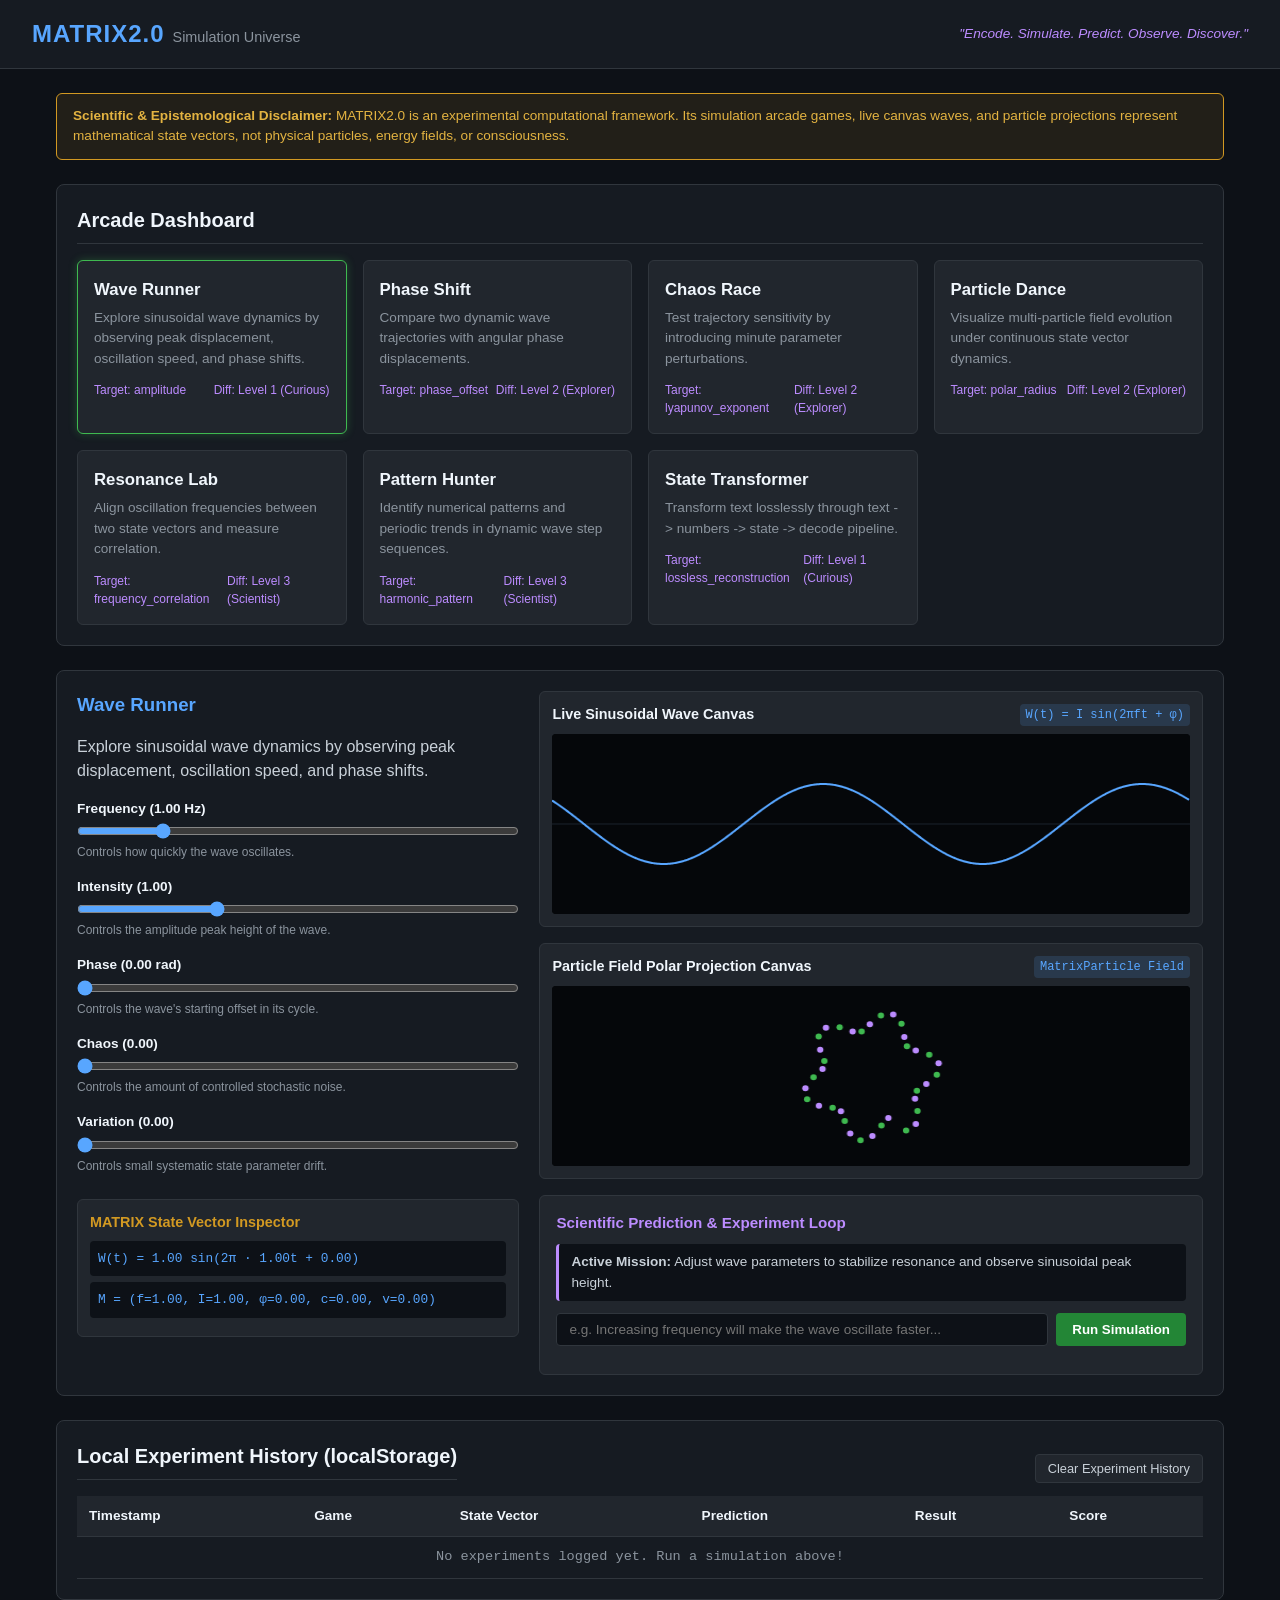
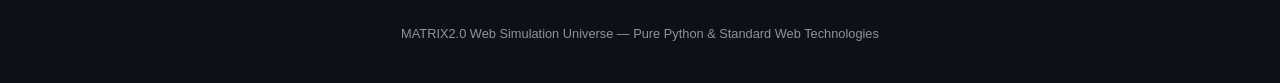
==== web/index.html @ 6d90efa3 "Build MATRIX2.0 Web Simulation Universe platform Co-authored-by: matrixto0 <326627745+matrixto0@user" ====
<!DOCTYPE html>
<html lang="en">
<head>
  <meta charset="UTF-8">
  <meta name="viewport" content="width=device-width, initial-scale=1.0">
  <title>MATRIX2.0 — Web Simulation Universe</title>
  <link rel="stylesheet" href="style.css">
</head>
<body>
  <header class="navbar">
    <div class="logo-container">
      <span class="logo-title">MATRIX2.0</span>
      <span class="logo-subtitle">Simulation Universe</span>
    </div>
    <div class="motto">"Encode. Simulate. Predict. Observe. Discover."</div>
  </header>

  <main class="container">
    <!-- Hero Disclaimer -->
    <section class="disclaimer-banner">
      <p><strong>Scientific & Epistemological Disclaimer:</strong> MATRIX2.0 is an experimental computational framework. Its simulation arcade games, live canvas waves, and particle projections represent mathematical state vectors, not physical particles, energy fields, or consciousness.</p>
    </section>

    <!-- Arcade Dashboard Grid -->
    <section class="section-block">
      <h2>Arcade Dashboard</h2>
      <div id="games-grid" class="grid-cards">
        <!-- Rendered dynamically by app.js -->
      </div>
    </section>

    <!-- Simulation Workspace -->
    <section class="section-block workspace-grid">
      <!-- Left Column: Controls & Inspector -->
      <div class="controls-panel">
        <h3 id="active-game-title">Select a Game</h3>
        <p id="active-game-desc">Choose a game above to start exploring.</p>

        <!-- Parameter Controls -->
        <div class="param-group">
          <label for="slider-freq">Frequency (<span id="val-freq">1.00</span> Hz)</label>
          <input type="range" id="slider-freq" min="0.1" max="5.0" step="0.1" value="1.0">
          <span class="param-help">Controls how quickly the wave oscillates.</span>
        </div>

        <div class="param-group">
          <label for="slider-inten">Intensity (<span id="val-inten">1.00</span>)</label>
          <input type="range" id="slider-inten" min="0.1" max="3.0" step="0.1" value="1.0">
          <span class="param-help">Controls the amplitude peak height of the wave.</span>
        </div>

        <div class="param-group">
          <label for="slider-phase">Phase (<span id="val-phase">0.00</span> rad)</label>
          <input type="range" id="slider-phase" min="0" max="6.28" step="0.05" value="0.0">
          <span class="param-help">Controls the wave's starting offset in its cycle.</span>
        </div>

        <div class="param-group">
          <label for="slider-chaos">Chaos (<span id="val-chaos">0.00</span>)</label>
          <input type="range" id="slider-chaos" min="0" max="0.2" step="0.01" value="0.0">
          <span class="param-help">Controls the amount of controlled stochastic noise.</span>
        </div>

        <div class="param-group">
          <label for="slider-var">Variation (<span id="val-var">0.00</span>)</label>
          <input type="range" id="slider-var" min="0" max="0.1" step="0.01" value="0.0">
          <span class="param-help">Controls small systematic state parameter drift.</span>
        </div>

        <!-- MATRIX State Inspector -->
        <div class="inspector-card">
          <h4>MATRIX State Vector Inspector</h4>
          <div class="equation-box" id="live-equation">W(t) = 1.00 sin(2π · 1.00t + 0.00)</div>
          <div class="vector-box" id="live-vector">M = (x=0.0000, f=1.0000, I=1.0000, φ=0.0000, c=0.0000, v=0.0000)</div>
        </div>
      </div>

      <!-- Right Column: Canvas Visualizations & Predictions -->
      <div class="visuals-panel">
        <div class="canvas-card">
          <div class="canvas-header">
            <h4>Live Sinusoidal Wave Canvas</h4>
            <span class="badge">W(t) = I sin(2πft + φ)</span>
          </div>
          <canvas id="wave-canvas" width="600" height="180"></canvas>
        </div>

        <div class="canvas-card">
          <div class="canvas-header">
            <h4>Particle Field Polar Projection Canvas</h4>
            <span class="badge">MatrixParticle Field</span>
          </div>
          <canvas id="particle-canvas" width="600" height="180"></canvas>
        </div>

        <!-- Prediction & Mission Controls -->
        <div class="experiment-card-ui">
          <h4>Scientific Prediction & Experiment Loop</h4>
          <div class="mission-box" id="mission-box">
            <strong>Active Mission:</strong> <span id="mission-text">Predict the wave impact before running!</span>
          </div>
          <div class="input-row">
            <input type="text" id="input-prediction" placeholder="e.g. Increasing frequency will make the wave oscillate faster...">
            <button id="btn-run-sim" class="btn-primary">Run Simulation</button>
          </div>

          <div id="sim-result-panel" class="result-panel hidden">
            <div class="res-row"><strong>Prediction Result:</strong> <span id="res-status" class="status-badge">Confirmed</span></div>
            <div class="res-row"><strong>Score Earned:</strong> <span id="res-score">50 pts</span></div>
            <div class="res-row"><strong>Explanation:</strong> <p id="res-explanation">Wave frequency increased oscillation rate.</p></div>
          </div>
        </div>
      </div>
    </section>

    <!-- Experiment History (localStorage) -->
    <section class="section-block">
      <div class="history-header">
        <h2>Local Experiment History (localStorage)</h2>
        <button id="btn-clear-history" class="btn-secondary">Clear Experiment History</button>
      </div>
      <div class="table-container">
        <table id="history-table">
          <thead>
            <tr>
              <th>Timestamp</th>
              <th>Game</th>
              <th>State Vector</th>
              <th>Prediction</th>
              <th>Result</th>
              <th>Score</th>
            </tr>
          </thead>
          <tbody id="history-rows">
            <!-- Rows rendered dynamically by app.js -->
          </tbody>
        </table>
      </div>
    </section>
  </main>

  <footer class="footer">
    <p>MATRIX2.0 Web Simulation Universe — Pure Python & Standard Web Technologies</p>
  </footer>

  <script src="app.js"></script>
</body>
</html>
---- web/style.css ----
/* MATRIX2.0 Web Simulation Universe Stylesheet */

:root {
  --bg-color: #0d1117;
  --panel-bg: #161b22;
  --card-bg: #21262d;
  --border-color: #30363d;
  --text-primary: #c9d1d9;
  --text-heading: #f0f6fc;
  --text-muted: #8b949e;
  --accent-cyan: #58a6ff;
  --accent-green: #3fb950;
  --accent-purple: #bc8cff;
  --accent-gold: #d29922;
  --accent-red: #f85149;
  --font-family: -apple-system, BlinkMacSystemFont, "Segoe UI", Roboto, Helvetica, Arial, sans-serif;
  --font-mono: SFMono-Regular, Consolas, "Liberation Mono", Menlo, monospace;
}

* {
  box-sizing: border-box;
  margin: 0;
  padding: 0;
}

body {
  background-color: var(--bg-color);
  color: var(--text-primary);
  font-family: var(--font-family);
  line-height: 1.5;
  padding-bottom: 40px;
}

/* Navbar */
.navbar {
  background-color: var(--panel-bg);
  border-bottom: 1px solid var(--border-color);
  padding: 16px 32px;
  display: flex;
  justify-content: space-between;
  align-items: center;
  margin-bottom: 24px;
}

.logo-container {
  display: flex;
  align-items: baseline;
  gap: 8px;
}

.logo-title {
  font-size: 1.5rem;
  font-weight: 800;
  color: var(--accent-cyan);
  letter-spacing: 1px;
}

.logo-subtitle {
  font-size: 0.9rem;
  color: var(--text-muted);
  font-weight: 500;
}

.motto {
  font-style: italic;
  font-size: 0.85rem;
  color: var(--accent-purple);
}

/* Container */
.container {
  max-width: 1200px;
  margin: 0 auto;
  padding: 0 16px;
  display: flex;
  flex-direction: column;
  gap: 24px;
}

/* Disclaimer Banner */
.disclaimer-banner {
  background-color: rgba(210, 153, 34, 0.1);
  border: 1px solid var(--accent-gold);
  border-radius: 6px;
  padding: 12px 16px;
  font-size: 0.85rem;
  color: #e3b341;
}

/* Section Blocks */
.section-block {
  background-color: var(--panel-bg);
  border: 1px solid var(--border-color);
  border-radius: 8px;
  padding: 20px;
}

.section-block h2 {
  color: var(--text-heading);
  font-size: 1.25rem;
  margin-bottom: 16px;
  border-bottom: 1px solid var(--border-color);
  padding-bottom: 8px;
}

/* Cards Grid */
.grid-cards {
  display: grid;
  grid-template-columns: repeat(auto-fill, minmax(260px, 1fr));
  gap: 16px;
}

.game-card {
  background-color: var(--card-bg);
  border: 1px solid var(--border-color);
  border-radius: 6px;
  padding: 16px;
  cursor: pointer;
  transition: transform 0.15s ease, border-color 0.15s ease;
}

.game-card:hover {
  transform: translateY(-2px);
  border-color: var(--accent-cyan);
}

.game-card.active {
  border-color: var(--accent-green);
  box-shadow: 0 0 8px rgba(63, 185, 80, 0.3);
}

.game-card h3 {
  color: var(--text-heading);
  font-size: 1.05rem;
  margin-bottom: 6px;
}

.game-card p {
  font-size: 0.85rem;
  color: var(--text-muted);
  margin-bottom: 12px;
}

.game-meta {
  display: flex;
  justify-content: space-between;
  font-size: 0.75rem;
  color: var(--accent-purple);
}

/* Workspace Grid */
.workspace-grid {
  display: grid;
  grid-template-columns: 1fr 1.5fr;
  gap: 20px;
}

@media (max-width: 900px) {
  .workspace-grid {
    grid-template-columns: 1fr;
  }
}

.controls-panel, .visuals-panel {
  display: flex;
  flex-direction: column;
  gap: 16px;
}

.controls-panel h3 {
  color: var(--accent-cyan);
}

/* Controls */
.param-group {
  display: flex;
  flex-direction: column;
  gap: 4px;
}

.param-group label {
  font-size: 0.85rem;
  font-weight: 600;
  color: var(--text-heading);
}

.param-group input[type="range"] {
  width: 100%;
  accent-color: var(--accent-cyan);
}

.param-help {
  font-size: 0.75rem;
  color: var(--text-muted);
}

/* Inspector Card */
.inspector-card {
  background-color: var(--card-bg);
  border: 1px solid var(--border-color);
  border-radius: 6px;
  padding: 12px;
  margin-top: 8px;
}

.inspector-card h4 {
  font-size: 0.9rem;
  color: var(--accent-gold);
  margin-bottom: 8px;
}

.equation-box, .vector-box {
  font-family: var(--font-mono);
  font-size: 0.8rem;
  background-color: var(--bg-color);
  padding: 8px;
  border-radius: 4px;
  margin-bottom: 6px;
  color: var(--accent-cyan);
  word-break: break-all;
}

/* Visuals Panel */
.canvas-card {
  background-color: var(--card-bg);
  border: 1px solid var(--border-color);
  border-radius: 6px;
  padding: 12px;
}

.canvas-header {
  display: flex;
  justify-content: space-between;
  align-items: center;
  margin-bottom: 8px;
}

.canvas-header h4 {
  font-size: 0.9rem;
  color: var(--text-heading);
}

.badge {
  font-family: var(--font-mono);
  font-size: 0.75rem;
  background-color: rgba(88, 166, 255, 0.15);
  color: var(--accent-cyan);
  padding: 2px 6px;
  border-radius: 4px;
}

canvas {
  width: 100%;
  height: 180px;
  background-color: #05070a;
  border-radius: 4px;
  display: block;
}

/* Experiment UI */
.experiment-card-ui {
  background-color: var(--card-bg);
  border: 1px solid var(--border-color);
  border-radius: 6px;
  padding: 16px;
}

.experiment-card-ui h4 {
  font-size: 0.95rem;
  color: var(--accent-purple);
  margin-bottom: 10px;
}

.mission-box {
  background-color: var(--bg-color);
  padding: 8px 12px;
  border-radius: 4px;
  font-size: 0.85rem;
  margin-bottom: 12px;
  border-left: 3px solid var(--accent-purple);
}

.input-row {
  display: flex;
  gap: 8px;
  margin-bottom: 12px;
}

.input-row input {
  flex: 1;
  background-color: var(--bg-color);
  border: 1px solid var(--border-color);
  border-radius: 4px;
  padding: 8px 12px;
  color: var(--text-primary);
  font-size: 0.85rem;
}

.btn-primary {
  background-color: #238636;
  color: #fff;
  border: none;
  border-radius: 4px;
  padding: 8px 16px;
  font-weight: 600;
  cursor: pointer;
  transition: background-color 0.15s ease;
}

.btn-primary:hover {
  background-color: #2ea043;
}

.btn-secondary {
  background-color: var(--card-bg);
  color: var(--text-primary);
  border: 1px solid var(--border-color);
  border-radius: 4px;
  padding: 6px 12px;
  font-size: 0.8rem;
  cursor: pointer;
}

.btn-secondary:hover {
  background-color: var(--border-color);
}

.result-panel {
  background-color: var(--bg-color);
  border: 1px solid var(--border-color);
  border-radius: 4px;
  padding: 12px;
  font-size: 0.85rem;
}

.result-panel.hidden {
  display: none;
}

.res-row {
  margin-bottom: 6px;
}

.status-badge {
  color: var(--accent-green);
  font-weight: bold;
}

/* History Table */
.history-header {
  display: flex;
  justify-content: space-between;
  align-items: center;
}

.table-container {
  overflow-x: auto;
}

table {
  width: 100%;
  border-collapse: collapse;
  font-size: 0.85rem;
}

th, td {
  padding: 10px 12px;
  text-align: left;
  border-bottom: 1px solid var(--border-color);
}

th {
  background-color: var(--card-bg);
  color: var(--text-heading);
}

td {
  font-family: var(--font-mono);
}

.footer {
  text-align: center;
  font-size: 0.8rem;
  color: var(--text-muted);
  margin-top: 24px;
}
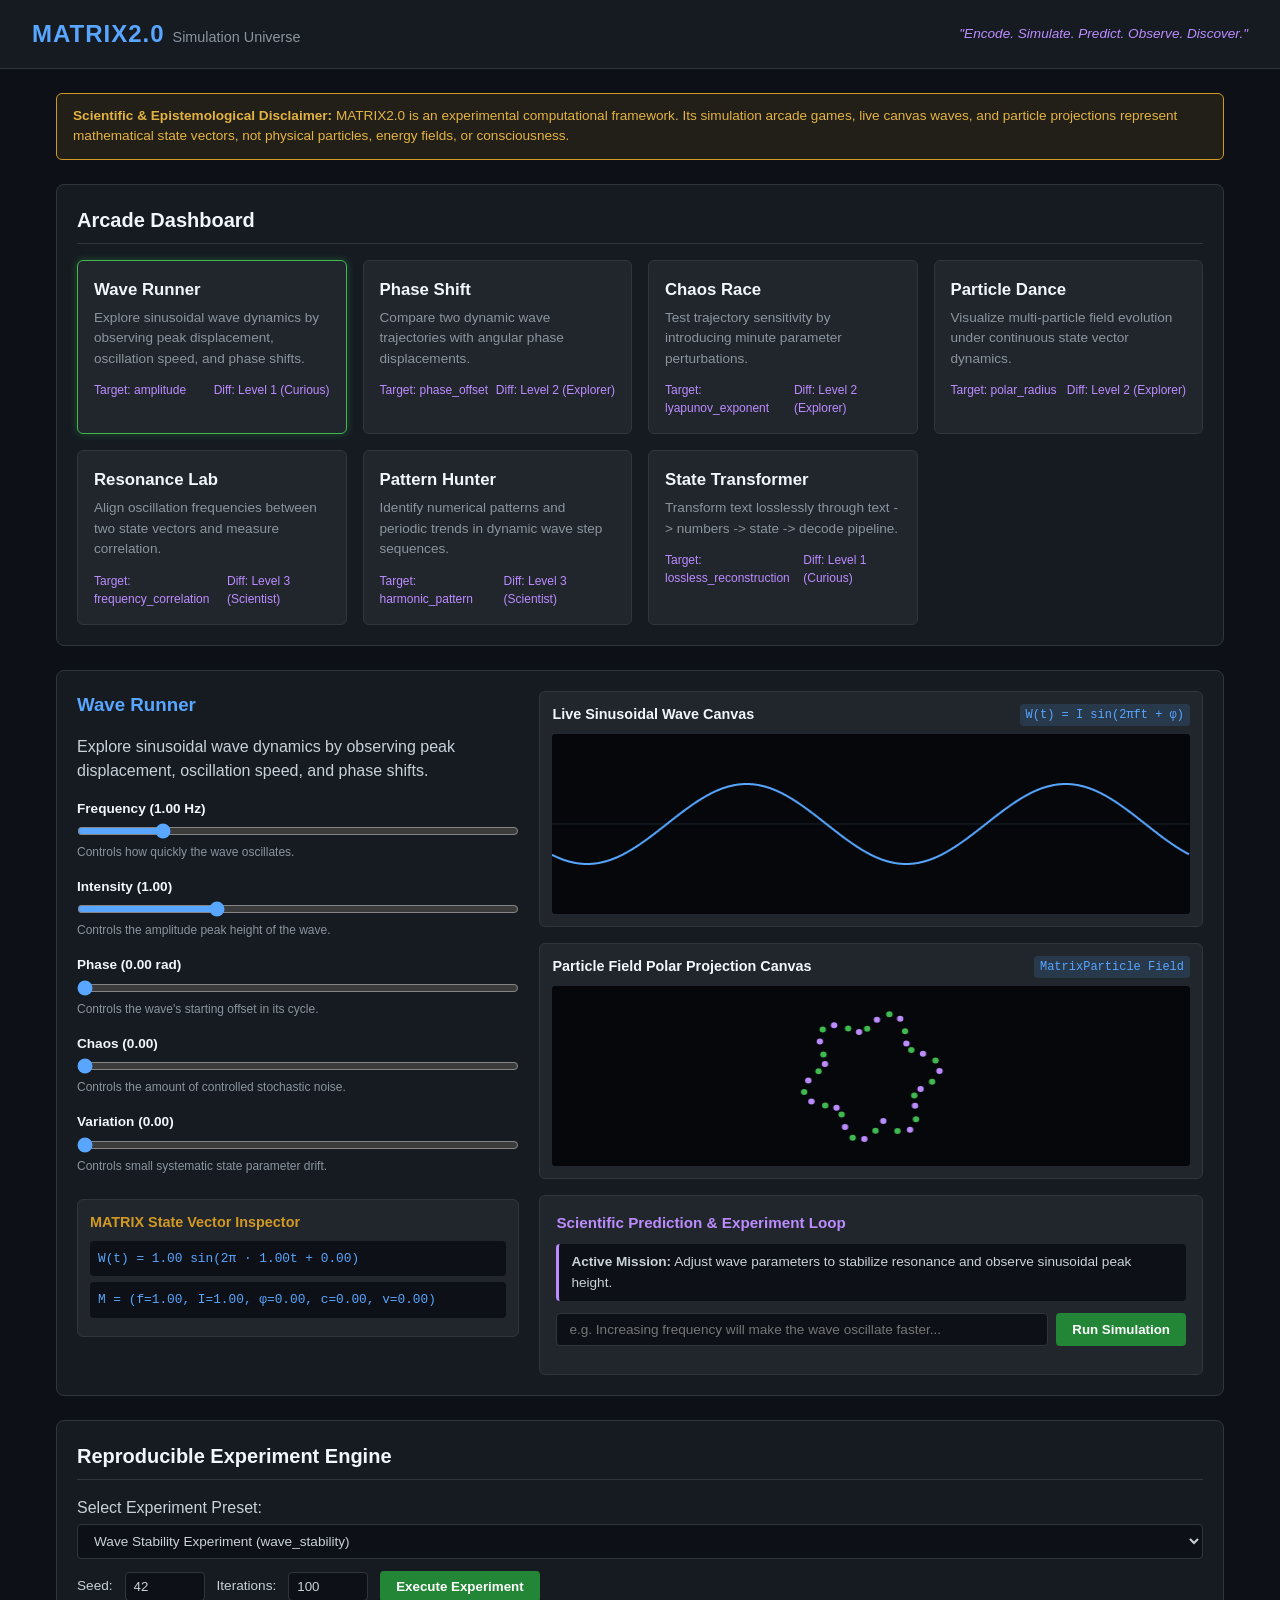
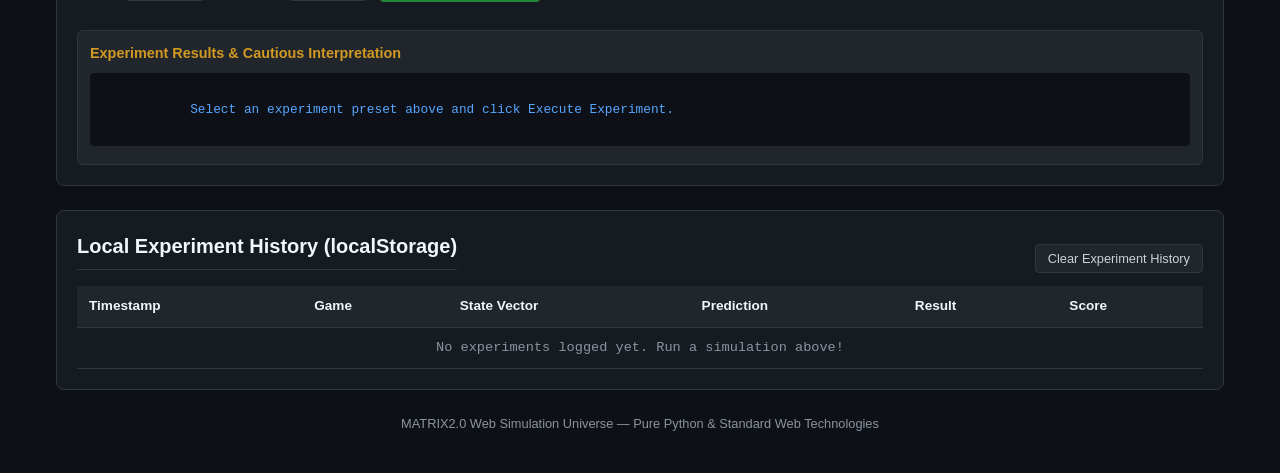
==== commit 07fefe97: "Build MATRIX2.0 Reproducible Experiment Engine Co-authored-by: matrixto0 <326627745+matrixto0@users." ====
--- a/web/index.html
+++ b/web/index.html
@@ -113,6 +113,36 @@
       </div>
     </section>
 
+    <!-- Reproducible Experiment Engine Section -->
+    <section class="section-block">
+      <h2>Reproducible Experiment Engine</h2>
+      <div class="experiment-engine-layout">
+        <div class="exp-controls">
+          <label for="select-preset">Select Experiment Preset:</label>
+          <select id="select-preset" class="select-input">
+            <!-- Rendered by app.js -->
+          </select>
+
+          <div class="input-inline-group">
+            <label for="input-seed">Seed:</label>
+            <input type="number" id="input-seed" value="42" style="width: 80px;">
+
+            <label for="input-iterations">Iterations:</label>
+            <input type="number" id="input-iterations" value="100" style="width: 80px;">
+
+            <button id="btn-run-exp" class="btn-primary">Execute Experiment</button>
+          </div>
+        </div>
+
+        <div id="exp-report-card" class="inspector-card" style="margin-top:16px;">
+          <h4>Experiment Results & Cautious Interpretation</h4>
+          <div id="exp-report-output" class="vector-box" style="white-space: pre-wrap; font-family: var(--font-mono); font-size:0.8rem;">
+            Select an experiment preset above and click Execute Experiment.
+          </div>
+        </div>
+      </div>
+    </section>
+
     <!-- Experiment History (localStorage) -->
     <section class="section-block">
       <div class="history-header">
--- a/web/style.css
+++ b/web/style.css
@@ -220,6 +220,40 @@
   word-break: break-all;
 }
 
+/* Experiment Engine UI */
+.experiment-engine-layout {
+  display: flex;
+  flex-direction: column;
+  gap: 12px;
+}
+
+.select-input {
+  background-color: var(--bg-color);
+  color: var(--text-primary);
+  border: 1px solid var(--border-color);
+  border-radius: 4px;
+  padding: 8px 12px;
+  font-size: 0.85rem;
+  width: 100%;
+  margin-top: 4px;
+  margin-bottom: 12px;
+}
+
+.input-inline-group {
+  display: flex;
+  align-items: center;
+  gap: 12px;
+  font-size: 0.85rem;
+}
+
+.input-inline-group input {
+  background-color: var(--bg-color);
+  color: var(--text-primary);
+  border: 1px solid var(--border-color);
+  border-radius: 4px;
+  padding: 6px 8px;
+}
+
 /* Visuals Panel */
 .canvas-card {
   background-color: var(--card-bg);
